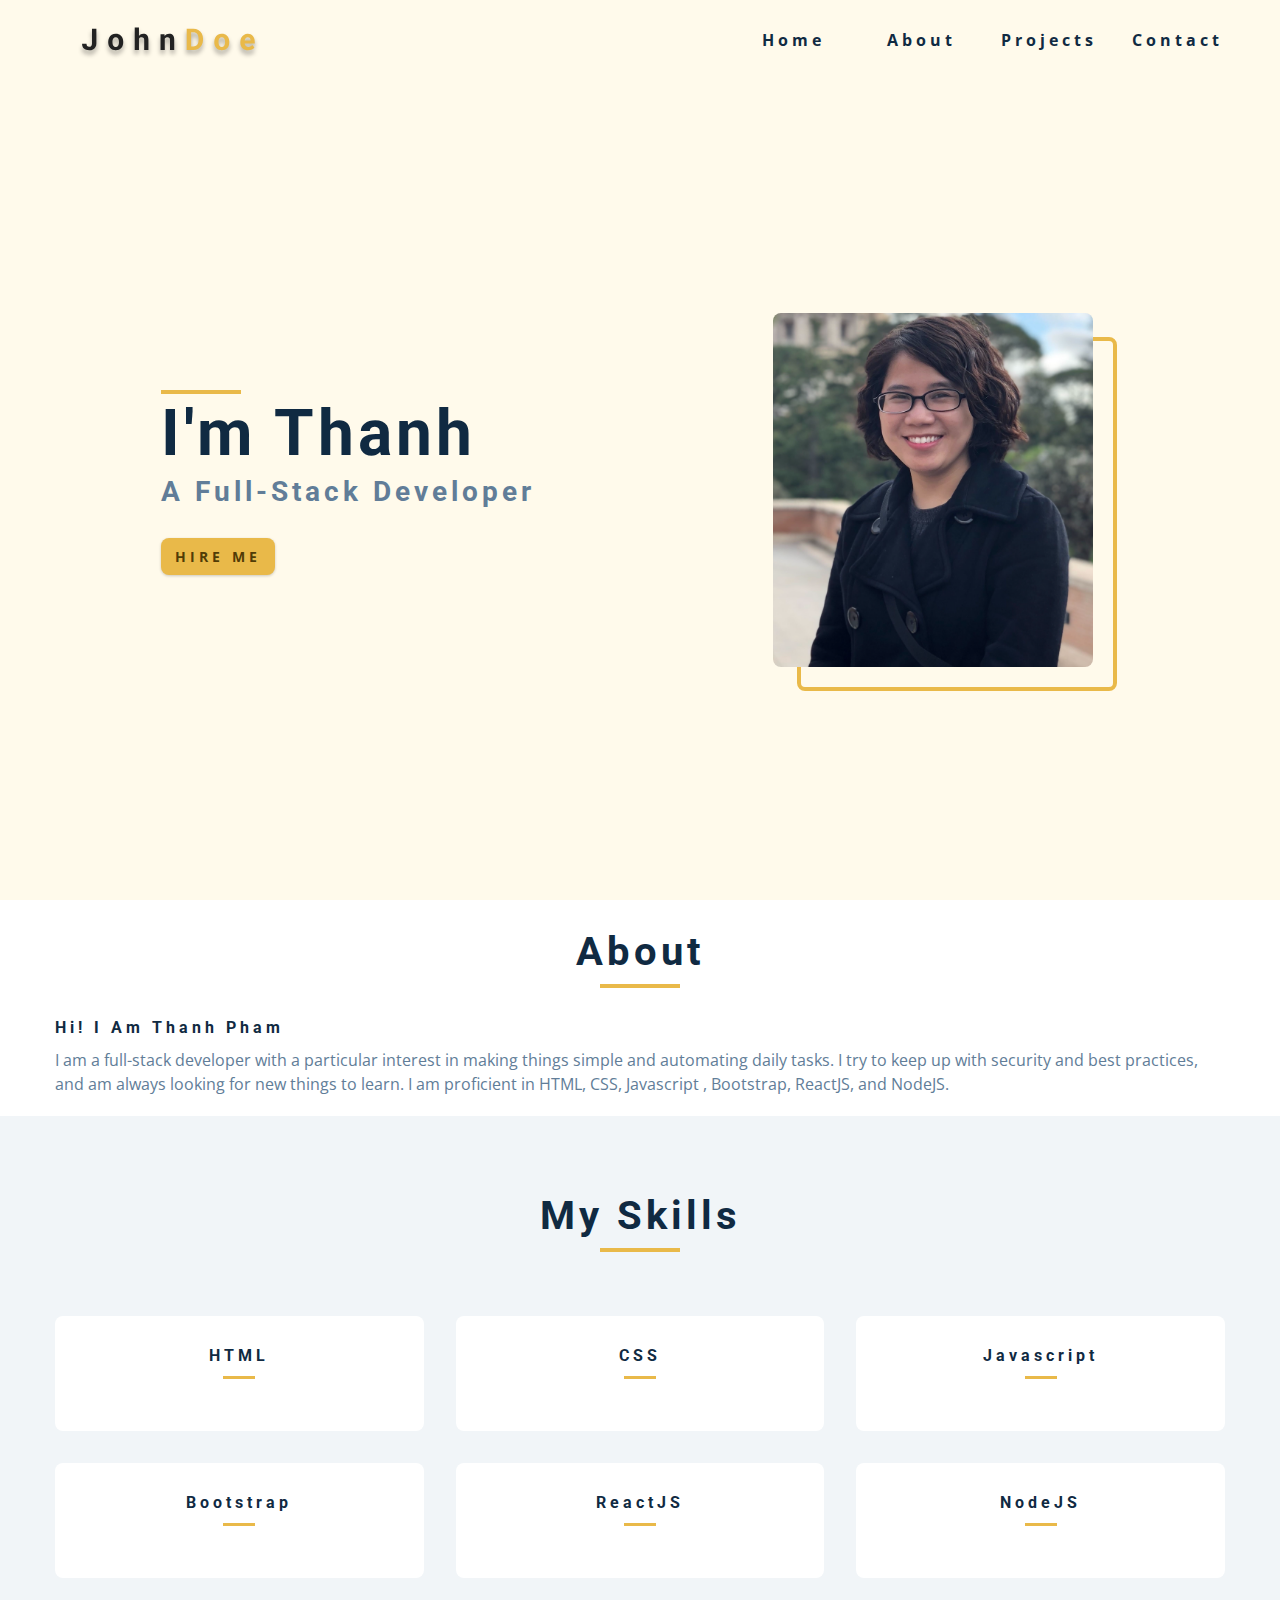
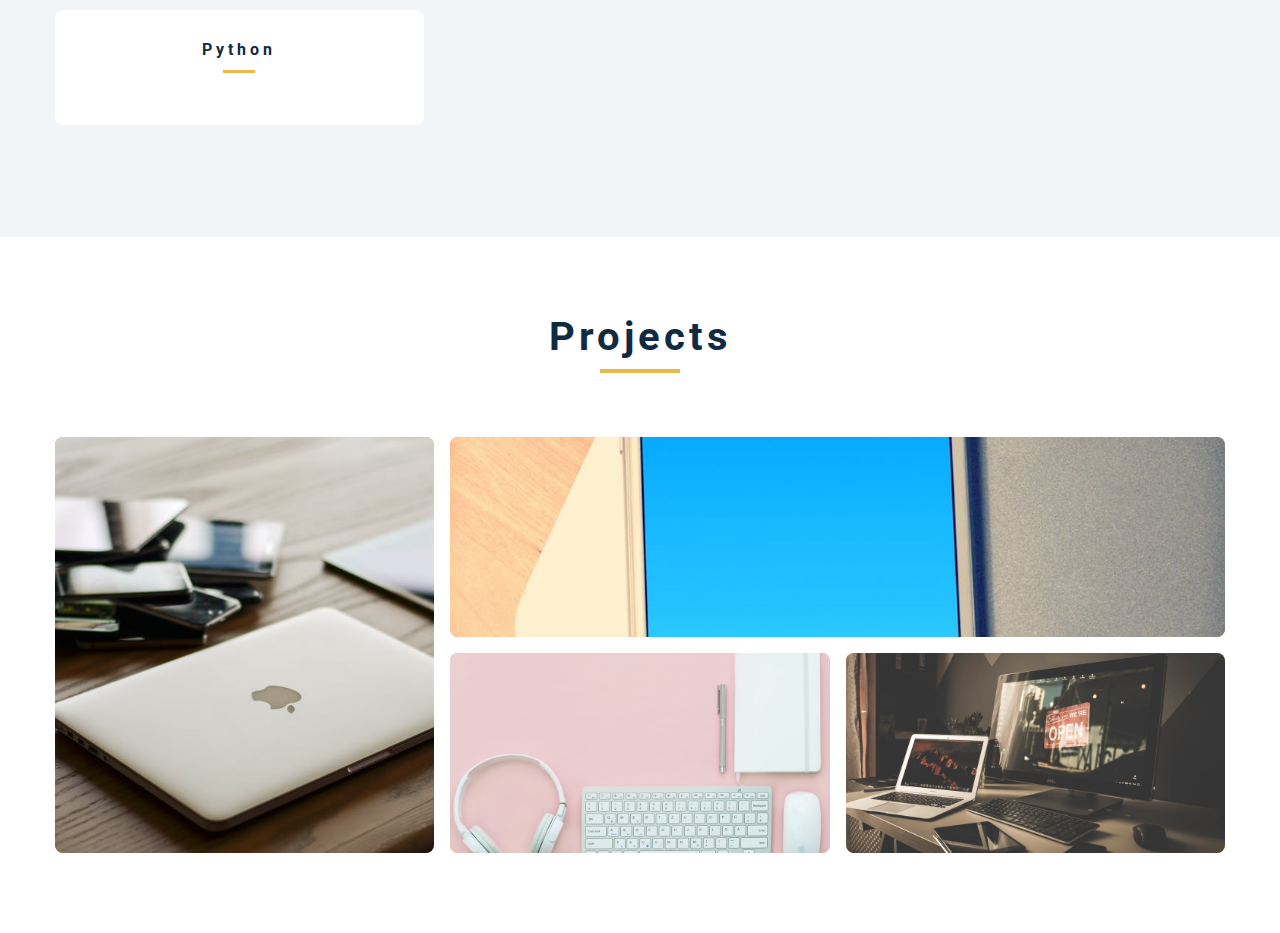
==== index.html @ f484b77a "first commit" ====
<!DOCTYPE html>
<html lang="en">
  <head>
    <meta charset="UTF-8" />
    <meta name="viewport" content="width=device-width, initial-scale=1.0" />
    <title>John Doe || Home</title>
    <!-- font-awesome -->
    <link
      rel="stylesheet"
      href="https://cdnjs.cloudflare.com/ajax/libs/font-awesome/6.2.0/css/all.min.css"
      integrity="sha512-xh6O/CkQoPOWDdYTDqeRdPCVd1SpvCA9XXcUnZS2FmJNp1coAFzvtCN9BmamE+4aHK8yyUHUSCcJHgXloTyT2A=="
      crossorigin="anonymous"
      referrerpolicy="no-referrer"
    />
    <!-- css -->
    <link rel="stylesheet" href="./css/styles.css" />
  </head>
  <body>
    <!-- navbar -->
    <nav class="nav" id="nav">
      <div class="nav-center">
        <!-- nav header -->
        <div class="nav-header">
          <img src="./images/logo.svg" class="nav-logo" alt="nav logo" />
          <button class="nav-btn" id="nav-btn">
            <i class="fas fa-bars"></i>
          </button>
        </div>
        <!-- nav-links -->
        <ul class="nav-links">
          <li>
            <a href="index.html">home</a>
          </li>
          <li>
            <a href="about.html">about</a>
          </li>
          <li>
            <a href="projects.html">projects</a>
          </li>
          <li>
            <a href="contact.html">contact</a>
          </li>
        </ul>
      </div>
    </nav>
    <!-- end of navbar -->

    <!-- sidebar -->
    <aside class="sidebar" id="sidebar">
      <div>
        <button class="close-btn" id="close-btn">
          <i class="fas fa-times"></i>
        </button>
        <!-- nav-links -->
        <ul class="sidebar-links">
          <li>
            <a href="index.html">home</a>
          </li>
          <li>
            <a href="about.html">about</a>
          </li>
          <li>
            <a href="projects.html">projects</a>
          </li>
          <li>
            <a href="contact.html">contact</a>
          </li>
        </ul>
        <!-- social icons -->
        <ul class="social-icons">
          <li>
            <a href="htttps://www.facebook.com" class="social-icon">
              <i class="fab fa-linkedin"></i>
            </a>
          </li>
          <li>
            <a href="htttps://www.facebook.com" class="social-icon">
              <i class="fab fa-github"></i>
            </a>
          </li>
        </ul>
      </div>
    </aside>
    <!-- end of sidebar -->
    <!-- header -->
    <div class="hero">
      <div class="section-center hero-center">
        <article class="hero-info">
          <div class="underline"></div>
          <h1>I'm Thanh</h1>
          <h3>A full-stack Developer</h3>
          <a href="contact.html" class="btn hero-btn">Hire me</a>
          <ul class="social-icons hero-icons">
            <li>
              <a href="htttps://www.facebook.com" class="social-icon">
                <i class="fab fa-linkedin"></i>
              </a>
            </li>
            <li>
              <a href="htttps://www.facebook.com" class="social-icon">
                <i class="fab fa-github"></i>
              </a>
            </li>
          </ul>
        </article>
        <article class="hero-img">
          <img
            src="./images/portfolio-image.png"
            class="hero-photo"
            alt="thanh pham"
          />
        </article>
      </div>
    </div>

    <!-- end of header -->
    <!-- about -->
    <section class="section-about">
      <div class="section-center about-center">
        <div class="section-title about-title">
          <h2>about</h2>
          <div class="underline"></div>
        </div>
        <h4>Hi! I am Thanh Pham</h4>
        <p>
          I am a full-stack developer with a particular interest in making
          things simple and automating daily tasks. I try to keep up with
          security and best practices, and am always looking for new things to
          learn. I am proficient in HTML, CSS, Javascript , Bootstrap, ReactJS,
          and NodeJS.
        </p>
      </div>
    </section>

    <!-- end of about -->
    <!-- my skills -->
    <section class="section bg-grey">
      <div class="section-title">
        <h2>my skills</h2>
        <div class="underline"></div>
      </div>
      <div class="skills-center section-center">
        <!-- single skill -->
        <article class="skill">
          <i class="fa-brands fa-html5"></i>
          <h4>HTML</h4>
          <div class="underline"></div>
        </article>
        <!-- end of single skill -->
        <!-- single skill -->
        <article class="skill">
          <i class="fa-brands fa-css3-alt"></i>
          <h4>CSS</h4>
          <div class="underline"></div>
        </article>
        <!-- end of single skill -->
        <!-- single skill -->
        <article class="skill">
          <i class="fa-brands fa-js"></i>
          <h4>Javascript</h4>
          <div class="underline"></div>
        </article>
        <!-- end of single skill -->
        <!-- single skill -->
        <article class="skill">
          <i class="fa-brands fa-bootstrap"></i>
          <h4>Bootstrap</h4>
          <div class="underline"></div>
        </article>
        <!-- end of single skill -->
        <!-- single skill -->
        <article class="skill">
          <i class="fa-brands fa-react"></i>
          <h4>ReactJS</h4>
          <div class="underline"></div>
        </article>
        <!-- end of single skill -->
        <!-- single skill -->
        <article class="skill">
          <i class="fa-brands fa-node"></i>
          <h4>NodeJS</h4>
          <div class="underline"></div>
        </article>
        <!-- end of single skill -->
        <!-- single skill -->
        <article class="skill">
          <i class="fa-brands fa-python"></i>
          <h4>Python</h4>
          <div class="underline"></div>
        </article>
        <!-- end of single skill -->
      </div>
    </section>
    <!-- end of skills -->
    <!-- projects -->
    <section class="section projects">
      <div class="section-title">
        <h2>projects</h2>
        <div class="underline"></div>
      </div>
      <div class="section-center projects-center">
        <!-- single project -->
        <a href="projects.html" class="project-1">
          <article class="project">
            <img
              src="./images/project-1.jpeg"
              alt="single project"
              class="project-img"
            />
            <div class="project-info">
              <h4>project title</h4>
              <p>HTML, CSS, JS, React</p>
            </div>
          </article>
        </a>
        <!-- end of single project -->
        <!-- single project -->
        <a href="projects.html" class="project-2">
          <article class="project">
            <img
              src="./images/project-2.jpeg"
              alt="single project"
              class="project-img"
            />
            <div class="project-info">
              <h4>project title</h4>
              <p>HTML, CSS, JS, React</p>
            </div>
          </article>
        </a>
        <!-- end of single project -->
        <!-- single project -->
        <a href="projects.html" class="project-3">
          <article class="project">
            <img
              src="./images/project-3.jpeg"
              alt="single project"
              class="project-img"
            />
            <div class="project-info">
              <h4>project title</h4>
              <p>HTML, CSS, JS, React</p>
            </div>
          </article>
        </a>
        <!-- end of single project -->
        <!-- single project -->
        <a href="projects.html" class="project-4">
          <article class="project">
            <img
              src="./images/project-4.jpeg"
              alt="single project"
              class="project-img"
            />
            <div class="project-info">
              <h4>project title</h4>
              <p>HTML, CSS, JS, React</p>
            </div>
          </article>
        </a>
        <!-- end of single project -->
      </div>
    </section>

    <!-- end of projects -->
    <!-- connect -->

    <!-- end of connect -->
    <!-- skills -->

    <!-- end of skills -->
    <!-- timeline -->

    <!--end of  timeline -->
    <!-- blog -->

    <!--end of  blog -->
    <!-- footer -->

    <script src="./js/app.js"></script>
  </body>
</html>
---- css/styles.css ----
/*
=============== 
Fonts
===============
*/
@import url('https://fonts.googleapis.com/css?family=Open+Sans|Roboto:400,700&display=swap');

/*
=============== 
Variables
===============
*/

:root {
  /* dark shades of primary color*/
  --clr-primary-1: hsl(43, 86%, 17%);
  --clr-primary-2: hsl(43, 77%, 27%);
  --clr-primary-3: hsl(43, 72%, 37%);
  --clr-primary-4: hsl(42, 63%, 48%);
  /* primary/main color */
  --clr-primary-5: hsl(42, 78%, 60%);
  /* lighter shades of primary color */
  --clr-primary-6: hsl(43, 89%, 70%);
  --clr-primary-7: hsl(43, 90%, 76%);
  --clr-primary-8: hsl(45, 86%, 81%);
  --clr-primary-9: hsl(45, 90%, 88%);
  --clr-primary-10: hsl(45, 100%, 96%);
  /* darkest grey - used for headings */
  --clr-grey-1: hsl(209, 61%, 16%);
  --clr-grey-2: hsl(211, 39%, 23%);
  --clr-grey-3: hsl(209, 34%, 30%);
  --clr-grey-4: hsl(209, 28%, 39%);
  /* grey used for paragraphs */
  --clr-grey-5: hsl(210, 22%, 49%);
  --clr-grey-6: hsl(209, 23%, 60%);
  --clr-grey-7: hsl(211, 27%, 70%);
  --clr-grey-8: hsl(210, 31%, 80%);
  --clr-grey-9: hsl(212, 33%, 89%);
  --clr-grey-10: hsl(210, 36%, 96%);
  --clr-white: #fff;
  --ff-primary: 'Roboto', sans-serif;
  --ff-secondary: 'Open Sans', sans-serif;
  --transition: all 0.3s linear;
  --spacing: 0.25rem;
  --radius: 0.5rem;
  --light-shadow: 0 5px 15px rgba(0, 0, 0, 0.1);
  --dark-shadow: 0 5px 15px rgba(0, 0, 0, 0.2);
  --max-width: 1170px;
}
/*
=============== 
Global Styles
===============
*/

*,
::after,
::before {
  margin: 0;
  padding: 0;
  box-sizing: border-box;
}
body {
  font-family: var(--ff-secondary);
  background: var(--clr-white);
  color: var(--clr-grey-1);
  line-height: 1.5;
  font-size: 0.875rem;
}
ul {
  list-style-type: none;
}
a {
  text-decoration: none;
}
img:not(.nav-logo) {
  width: 100%;
  display: block;
}

h1,
h2,
h3,
h4 {
  letter-spacing: var(--spacing);
  text-transform: capitalize;
  line-height: 1.25;
  margin-bottom: 0.75rem;
  font-family: var(--ff-primary);
}
h1 {
  font-size: 3rem;
}
h2 {
  font-size: 2rem;
}
h3 {
  font-size: 1.25rem;
}
h4 {
  font-size: 0.875rem;
}
p {
  margin-bottom: 1.25rem;
  color: var(--clr-grey-5);
}
@media screen and (min-width: 800px) {
  h1 {
    font-size: 4rem;
  }
  h2 {
    font-size: 2.5rem;
  }
  h3 {
    font-size: 1.75rem;
  }
  h4 {
    font-size: 1rem;
  }
  body {
    font-size: 1rem;
  }
  h1,
  h2,
  h3,
  h4 {
    line-height: 1;
  }
}
/*  global classes */

.btn {
  text-transform: uppercase;
  background: var(--clr-primary-5);
  color: var(--clr-primary-1);
  padding: 0.375rem 0.75rem;
  letter-spacing: var(--spacing);
  display: inline-block;
  font-weight: 700;
  -webkit-transition: var(--transition);
  transition: var(--transition);
  font-size: 0.875rem;
  border: 2px solid transparent;
  cursor: pointer;
  box-shadow: 0 1px 3px rgba(0, 0, 0, 0.2);
  border-radius: var(--radius);
}
.btn:hover {
  color: var(--clr-primary-1);
  background: var(--clr-primary-7);
}
/* section */
.section {
  padding: 5rem 0;
}

.section-center {
  width: 90vw;
  max-width: 1170px;
  margin: 0 auto;
}
@media screen and (min-width: 992px) {
  .section-center {
    width: 95vw;
  }
}
/* added during recording */
.underline {
  width: 5rem;
  height: 0.25rem;
  margin-bottom: 1.25rem;
  background: var(--clr-primary-5);
  margin-left: auto;
  margin-right: auto;
}

.section-title {
  text-align: center;
  margin-bottom: 4rem;
}

.bg-grey {
  background-color: var(--clr-grey-10);
}
/*
=============== 
Navbar
===============
*/
.nav-links {
  display: none;
}

.nav {
  height: 5rem;
  padding: 1rem;
  display: grid;
  /* make nav-center align centered */
  align-items: center;
  transition: var(--transition);
}

.nav-center {
  width: 100%;
  max-width: 1170px;
  margin: 0 auto;
}

.nav-header {
  display: grid;
  grid-template-columns: auto 1fr;
  align-items: center;
  /* display: flex;
  justify-content: space-between; */
}

.nav-btn {
  background-color: transparent;
  border-color: transparent;
  color: var(--clr-primary-5);
  font-size: 2rem;
  cursor: pointer;
  justify-self: end;
}

@media (min-width: 768px) {
  .nav {
    background: var(--clr-primary-10);
  }

  .nav-btn {
    display: none;
  }

  .nav-links {
    display: grid;
    grid-template-columns: repeat(4, 1fr);
    justify-items: center;
    column-gap: 2rem;
    justify-self: end;
  }

  .nav-links a {
    text-transform: capitalize;
    color: var(--clr-grey-1);
    font-weight: bold;
    letter-spacing: var(--spacing);
    transition: var(--transition);
  }

  .nav-links a:hover {
    color: var(--clr-primary-5);
  }

  .nav-center {
    display: grid;
    grid-template-columns: auto 1fr;
    align-items: center;
    /* display: flex;
    justify-content: space-between; */
  }
}
/* fixed navbar */
.navbar-fixed {
  position: fixed;
  top: 0;
  left: 0;
  width: 100%;
  background: var(--clr-white);
  z-index: 2;
  box-shadow: var(--light-shadow);
}

/*
=============== 
Sidebar
===============
*/
.sidebar {
  /* relative to the viewport */
  position: fixed;
  top: 0;
  left: 0;
  /* take up all the screen */
  width: 100%;
  height: 100%;
  background: var(--clr-grey-10);
  z-index: 5;
  display: grid;
  /* align-items: center; */
  /* justify-items: center; */
  place-items: center;
  transition: var(--transition);
  /* add later */
  transform: translateX(-100%);
}

.show-sidebar {
  transform: translateX(0);
}

.sidebar-links {
  text-align: center;
}

.sidebar-links a {
  font-size: 2rem;
  color: var(--clr-grey-5);
  letter-spacing: var(--spacing);
  display: inline-block;
  margin-bottom: 1.5rem;
}

.sidebar-links a:hover {
  color: var(--clr-primary-5);
}

.social-icons {
  display: grid;
  grid-template-columns: repeat(2, 1fr);
  width: 5rem;
  justify-items: center;
  margin: 0 auto;
  margin-top: 1rem;

  /* display: flex;
  justify-content: center;
  gap: 1rem; */
}

.social-icon {
  font-size: 1.5rem;
  color: var(--clr-grey-1);
  transition: var(--transition);
}

.social-icon:hover {
  color: var(--clr-primary-5);
}

.close-btn {
  /* relative to the sidebar (sidebar has position of fixed
  The parent, in addition to relative, can also have absolute, fixed, and sticky too for absolute positioning of child to work. */
  position: absolute;
  top: 1rem;
  right: 1rem;
  font-size: 3rem;
  background: transparent;
  border: transparent;
  transition: var(--transition);
  color: #bb2525;
}

.close-btn:hover {
  color: #e66b6b;
}

/*
=============== 
Hero
===============
*/
.hero {
}

/* underline added to globals */
.hero .underline {
  margin-bottom: 0.5rem;
  margin-left: 0;
}

.hero-img {
  position: relative;
}

.hero {
  background: var(--clr-primary-10);
}

.hero-center {
  /* subtract the navbar's height */
  min-height: calc(100vh - 5rem);
  display: grid;
  place-items: center;
}

.hero-info h3 {
  color: var(--clr-grey-5);
}

.hero-icons {
  margin-left: 0;
  justify-items: start;
}

.hero-btn {
  margin-top: 1.25rem;
}

.hero-photo {
  max-width: 20rem;
  max-height: 25rem;
  object-fit: fit;
  border-radius: var(--radius);
  position: relative;
}

/* tried z-index but it didn't work */
/* Z-Index does not work without a defined position or Position: Static
 */
.hero-img::before {
  content: '';
  position: absolute;
  width: 100%;
  height: 100%;
  border: 0.25rem solid var(--clr-primary-5);
  top: 1.5rem;
  right: -1.5rem;
  border-radius: var(--radius);
}

@media (min-width: 992px) {
  .hero-center {
    display: grid;
    grid-template-columns: 1fr 1fr;
  }
}

/*
=============== 
About
===============
*/
/* section title added to globals */
.about-title {
  /* text-align: left; */
  margin: 2rem 0 2rem 0;
}
/* 
.about-title .underline {
  margin-left: 0;
} */

/*
=============== 
Services/Skills
===============
*/
/* small screen layout setup */
/* bg-grey in globals */
.skill {
  background-color: var(--clr-white);
  padding: 2rem 1rem;
  margin-bottom: 2rem;
  border-radius: var(--radius);
  text-align: center;
  transition: var(--transition);
}

.fa-brands {
  font-size: 2rem;
  margin-bottom: 1.5rem;
}

.skill .underline {
  width: 2rem;
  height: 3px;
  transition: var(--transition);
}

.skill p {
  transition: var(--transition);
}

.skill:hover {
  background-color: var(--clr-primary-5);
  color: var(--clr-white);
}

.skill:hover p {
  color: var(--clr-white);
}

.skill:hover .underline {
  background-color: var(--clr-white);
}

@media (min-width: 676px) {
  .skills-center {
    display: grid;
    grid-template-columns: 1fr 1fr;
    column-gap: 2rem;
  }
}

@media (min-width: 992px) {
  .skills-center {
    display: grid;
    grid-template-columns: repeat(3, 1fr);
    column-gap: 2rem;
  }
}
/*
=============== 
Projects
===============
*/
.project {
  position: relative;
  background-color: var(--clr-primary-5);
  border-radius: var(--radius);
  margin-bottom: 2rem;
}

.project-info {
  text-align: center;
  color: var(--clr-white);
  position: absolute;
  top: 50%;
  left: 50%;
  transform: translate(-50%, -50%);
  transition: var(--transition);
  opacity: 0;
}

.project-info p {
  text-transform: capitalize;
  color: var(--clr-white);
}

.project:hover .project-info {
  opacity: 1;
}

.project-img {
  transition: var(--transition);
  border-radius: var(--radius);
  height: 15rem;
  object-fit: cover;
}

.project:hover .project-img {
  opacity: 0.1;
}

.project::after {
  content: '';
  position: absolute;
  top: 0;
  left: 0;
  width: 100%;
  height: 100%;
  border: 0.25rem solid var(--clr-white);
  border-radius: var(--radius);
  transition: var(--transition);
  opacity: 0;
}

.project:hover::after {
  opacity: 1;
  transform: scale(0.8);
}

@media (min-width: 676px) {
  .projects-center {
    display: grid;
    grid-template-columns: 1fr 1fr;
    column-gap: 2rem;
  }
}

@media (min-width: 972px) {
  .projects-center {
    grid-template-columns: repeat(3, 1fr);
  }
}

@media (min-width: 1170px) {
  .projects-center {
    grid-template-rows: 200px 200px;
    gap: 1rem;
    grid-template-areas:
      'a b b'
      'a c d';
  }
  .project,
  .project-img {
    height: 100%;
  }

  .project-1 {
    grid-area: a;
  }

  .project-2 {
    grid-area: b;
  }

  .project-3 {
    grid-area: c;
  }

  .project-4 {
    grid-area: d;
  }
}

/*
=============== 
Connect
===============
*/

/*
=============== 
Skills
===============
*/
/*
=============== 
Timeline
===============
*/

/*
=============== 
Blog
===============
*/

/*
=============== 
Footer
===============
*/
/*
=============== 
Single Page
===============
*/

/*
=============== 
Products Page
===============
*/
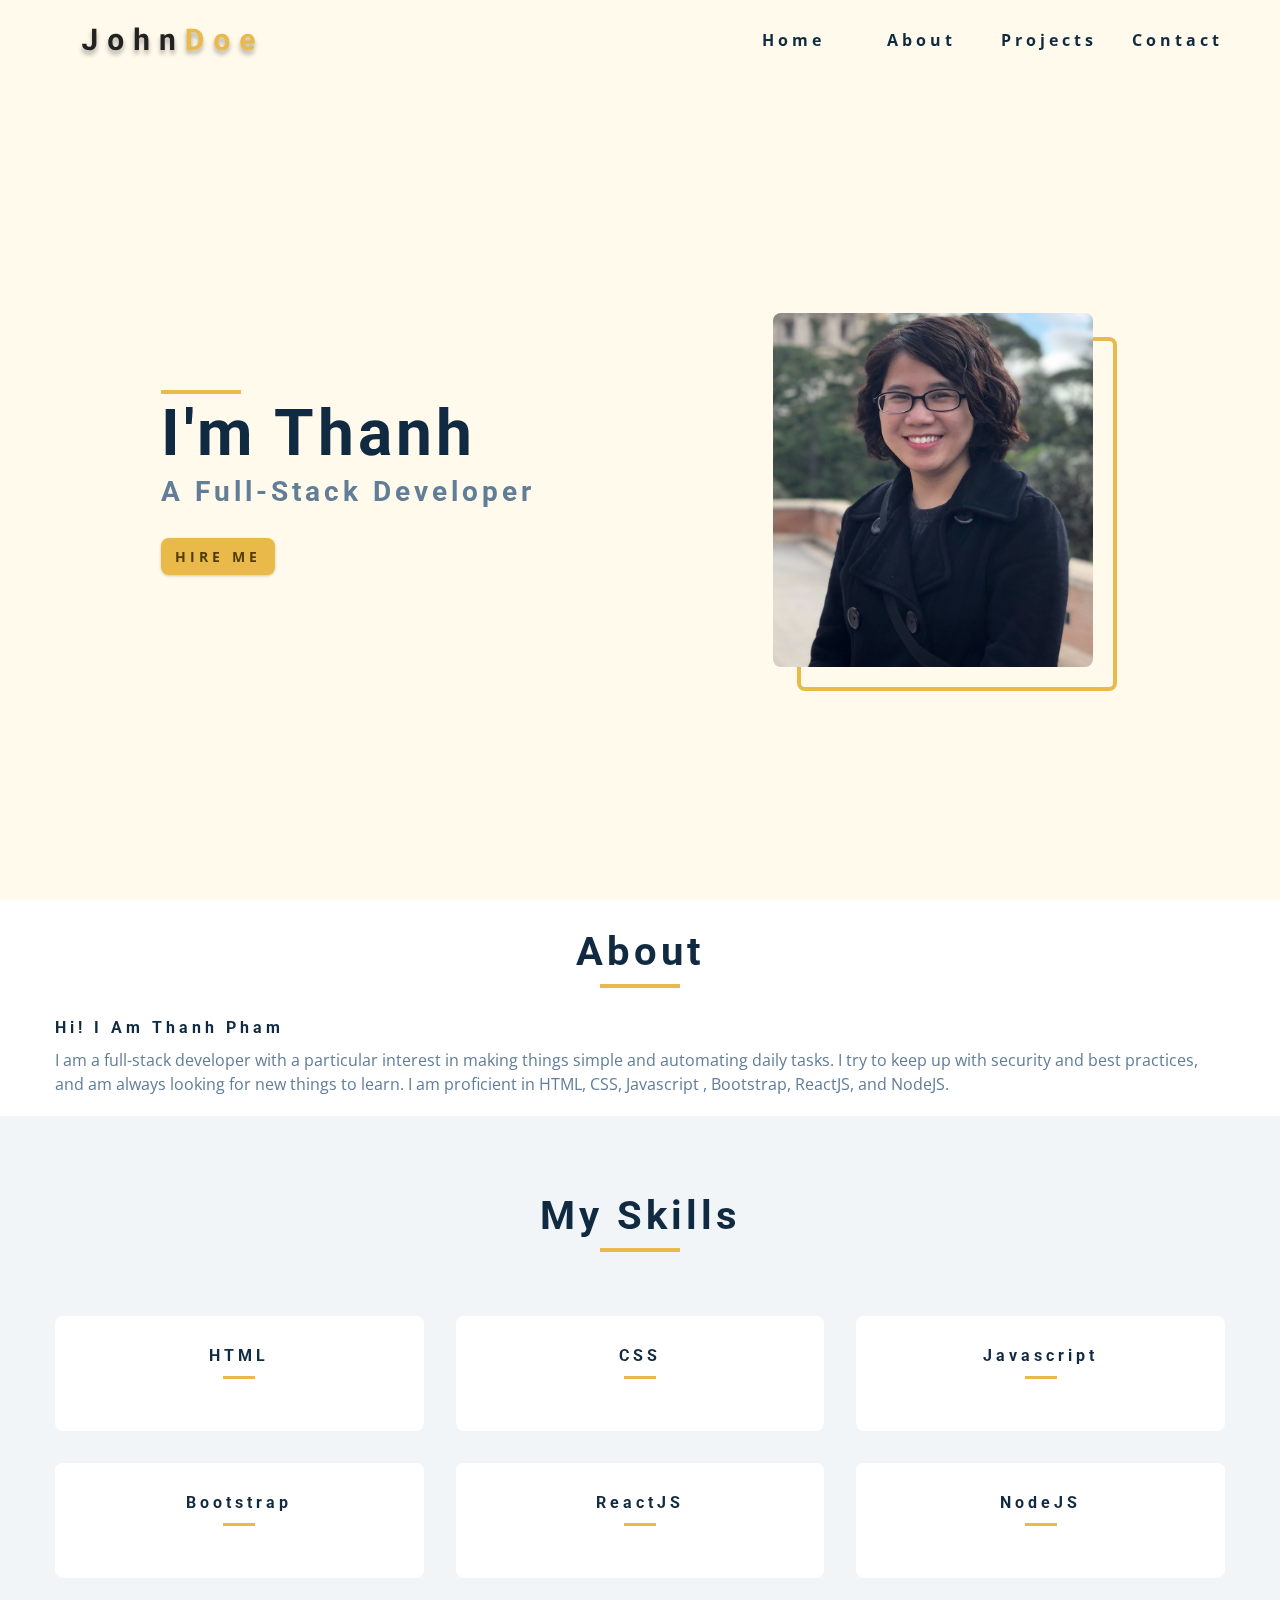
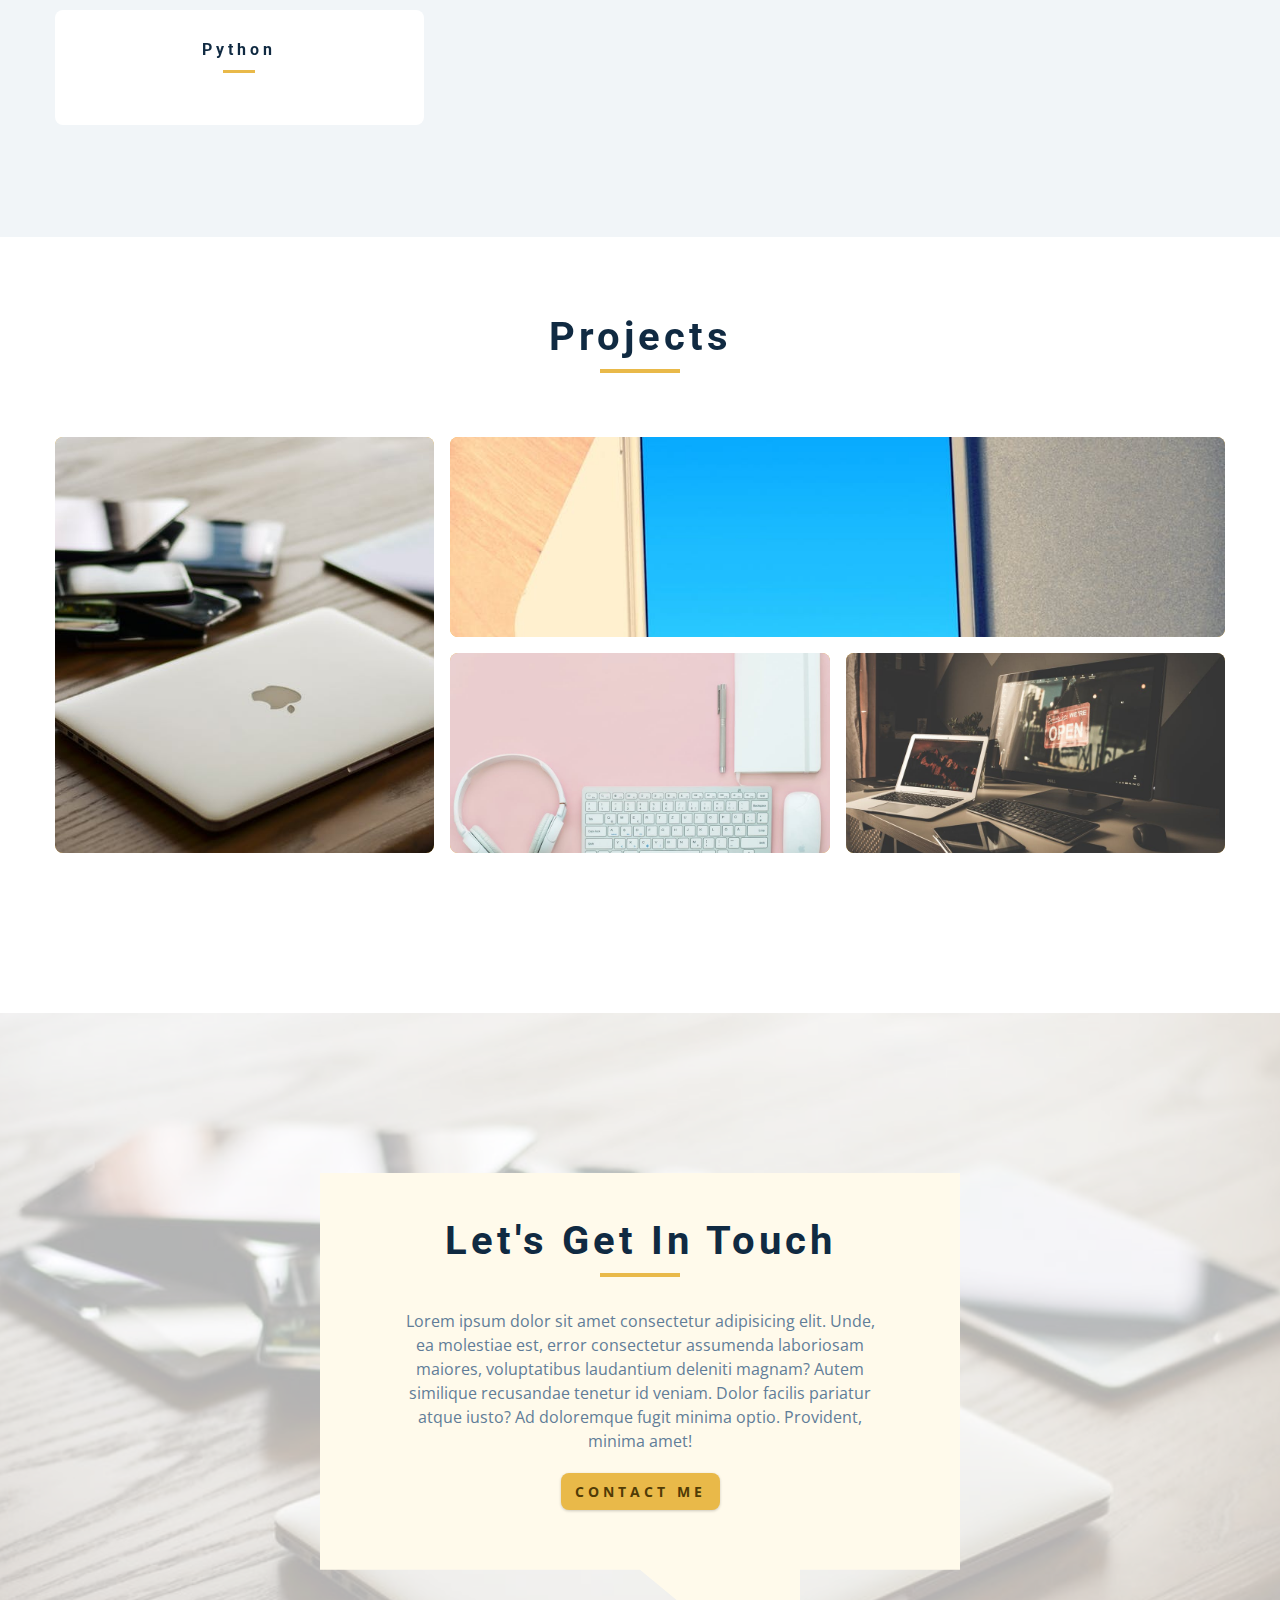
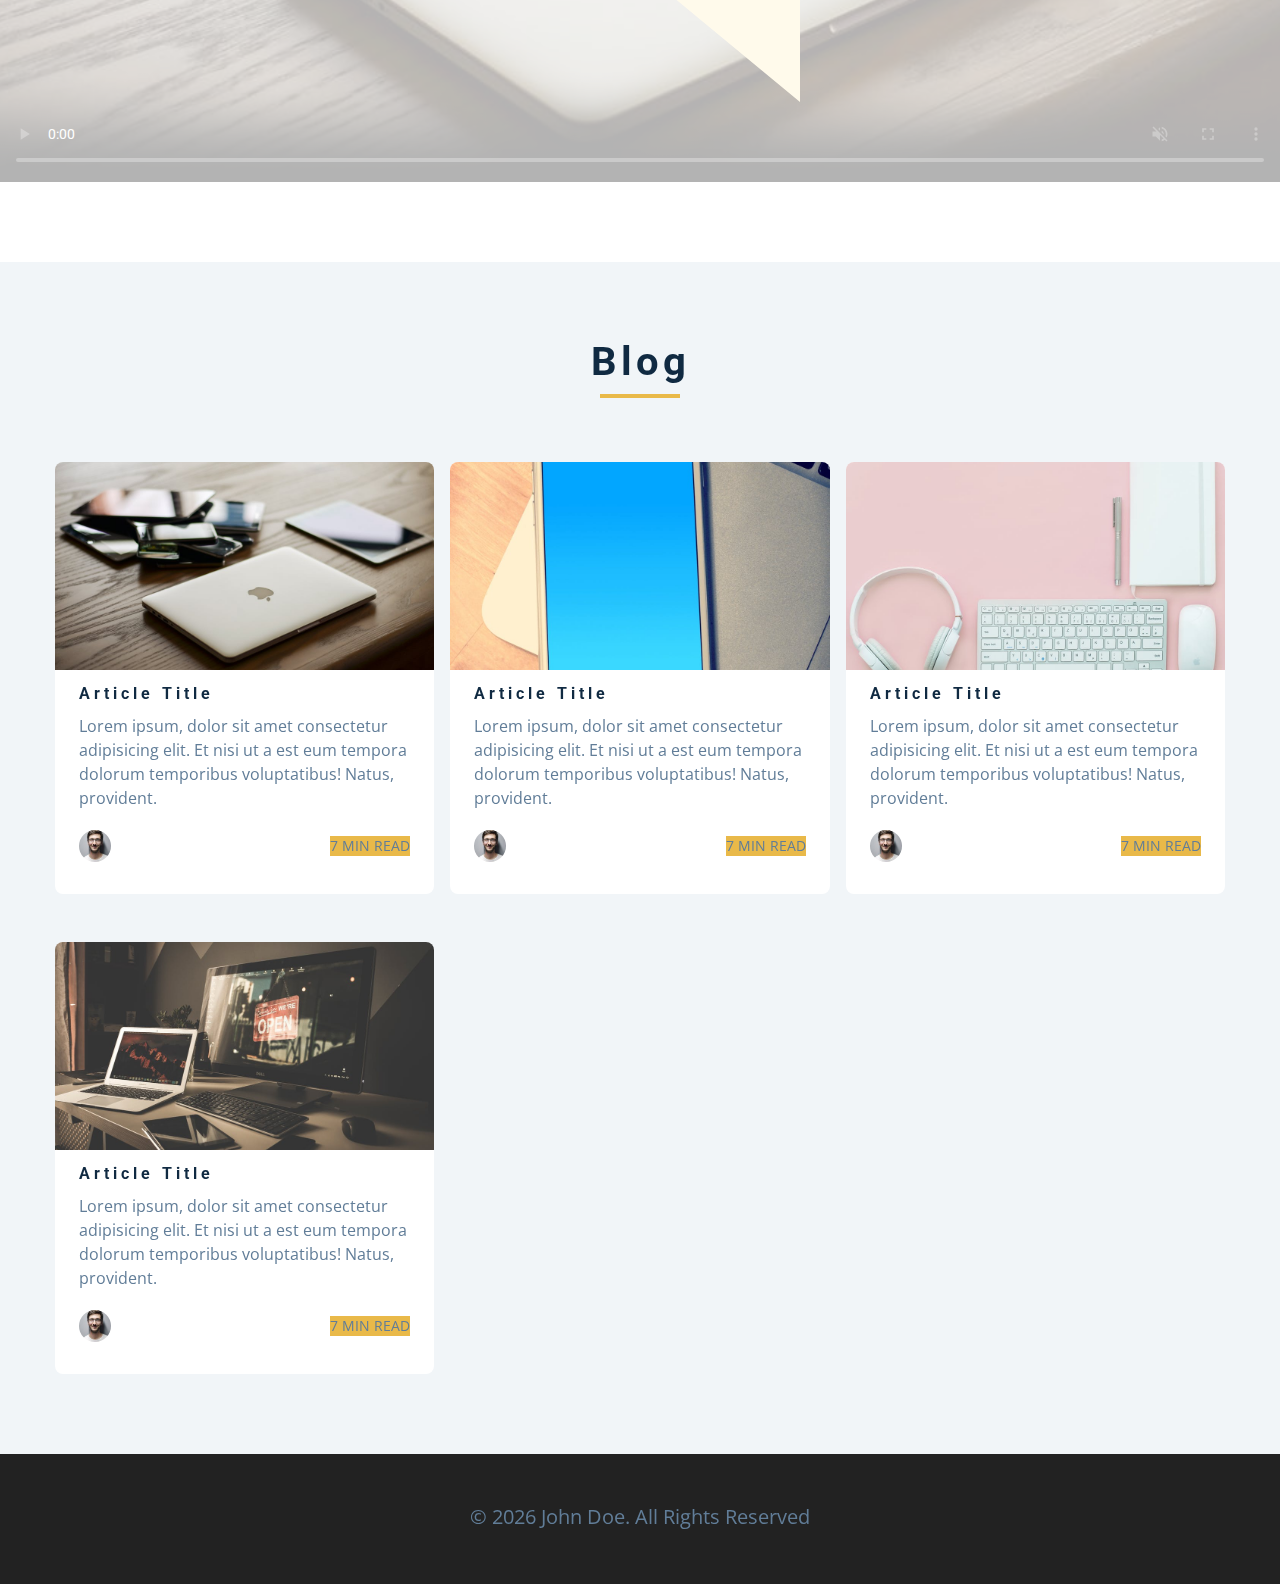
==== commit 4ab55d91: "done" ====
--- a/index.html
+++ b/index.html
@@ -261,10 +261,36 @@
         <!-- end of single project -->
       </div>
     </section>
-
     <!-- end of projects -->
     <!-- connect -->
-
+    <section class="connect">
+      <!-- poster attribute: when video is loading, the image selected will display -->
+      <video
+        controls
+        autoplay
+        muted
+        loop
+        class="video-container"
+        poster="./images/project-1.jpeg"
+      >
+        <source src="./videos/connect.mp4" type="video/mp4" />
+        Sorry, your browser does not support embedded videos.
+      </video>
+      <div class="video-banner">
+        <div class="section-title">
+          <h2>let's get in touch</h2>
+          <div class="underline"></div>
+        </div>
+        <p class="video-text">
+          Lorem ipsum dolor sit amet consectetur adipisicing elit. Unde, ea
+          molestiae est, error consectetur assumenda laboriosam maiores,
+          voluptatibus laudantium deleniti magnam? Autem similique recusandae
+          tenetur id veniam. Dolor facilis pariatur atque iusto? Ad doloremque
+          fugit minima optio. Provident, minima amet!
+        </p>
+        <a href="contact.html" class="btn">contact me</a>
+      </div>
+    </section>
     <!-- end of connect -->
     <!-- skills -->
 
@@ -273,9 +299,127 @@
 
     <!--end of  timeline -->
     <!-- blog -->
-
+    <section class="section blog">
+      <div class="section-title">
+        <h2>blog</h2>
+        <div class="underline"></div>
+      </div>
+      <div class="section-center blog-center">
+        <!-- single article -->
+        <div class="card">
+          <!-- front of the card -->
+          <div class="card-side card-front">
+            <img src="./images/project-1.jpeg" alt="" />
+            <div class="card-info">
+              <h4>article title</h4>
+              <p>
+                Lorem ipsum, dolor sit amet consectetur adipisicing elit. Et
+                nisi ut a est eum tempora dolorum temporibus voluptatibus!
+                Natus, provident.
+              </p>
+              <div class="card-footer">
+                <img src="./images/hero-img-small.jpeg" alt="author image" />
+                <p>7 min read</p>
+              </div>
+            </div>
+          </div>
+          <!-- card back  -->
+          <div class="card-side card-back">
+            <button class="btn">read more</button>
+          </div>
+        </div>
+        <!-- end of single article -->
+        <!-- single article -->
+        <div class="card">
+          <!-- front of the card -->
+          <div class="card-side card-front">
+            <img src="./images/project-2.jpeg" alt="" />
+            <div class="card-info">
+              <h4>article title</h4>
+              <p>
+                Lorem ipsum, dolor sit amet consectetur adipisicing elit. Et
+                nisi ut a est eum tempora dolorum temporibus voluptatibus!
+                Natus, provident.
+              </p>
+              <div class="card-footer">
+                <img src="./images/hero-img-small.jpeg" alt="author image" />
+                <p>7 min read</p>
+              </div>
+            </div>
+          </div>
+          <!-- card back  -->
+          <div class="card-side card-back">
+            <button class="btn">read more</button>
+          </div>
+        </div>
+        <!-- end of single article -->
+        <!-- single article -->
+        <div class="card">
+          <!-- front of the card -->
+          <div class="card-side card-front">
+            <img src="./images/project-3.jpeg" alt="" />
+            <div class="card-info">
+              <h4>article title</h4>
+              <p>
+                Lorem ipsum, dolor sit amet consectetur adipisicing elit. Et
+                nisi ut a est eum tempora dolorum temporibus voluptatibus!
+                Natus, provident.
+              </p>
+              <div class="card-footer">
+                <img src="./images/hero-img-small.jpeg" alt="author image" />
+                <p>7 min read</p>
+              </div>
+            </div>
+          </div>
+          <!-- card back  -->
+          <div class="card-side card-back">
+            <button class="btn">read more</button>
+          </div>
+        </div>
+        <!-- end of single article -->
+        <!-- single article -->
+        <div class="card">
+          <!-- front of the card -->
+          <div class="card-side card-front">
+            <img src="./images/project-4.jpeg" alt="" />
+            <div class="card-info">
+              <h4>article title</h4>
+              <p>
+                Lorem ipsum, dolor sit amet consectetur adipisicing elit. Et
+                nisi ut a est eum tempora dolorum temporibus voluptatibus!
+                Natus, provident.
+              </p>
+              <div class="card-footer">
+                <img src="./images/hero-img-small.jpeg" alt="author image" />
+                <p>7 min read</p>
+              </div>
+            </div>
+          </div>
+          <!-- card back  -->
+          <div class="card-side card-back">
+            <button class="btn">read more</button>
+          </div>
+        </div>
+        <!-- end of single article -->
+      </div>
+    </section>
     <!--end of  blog -->
     <!-- footer -->
+    <footer class="footer">
+      <ul class="social-icons">
+        <li>
+          <a href="htttps://www.facebook.com" class="social-icon">
+            <i class="fab fa-linkedin"></i>
+          </a>
+        </li>
+        <li>
+          <a href="htttps://www.facebook.com" class="social-icon">
+            <i class="fab fa-github"></i>
+          </a>
+        </li>
+      </ul>
+      <p>&copy; <span id="date">d</span> john doe. all rights reserved</p>
+    </footer>
 
     <script src="./js/app.js"></script>
   </body>
--- a/css/styles.css
+++ b/css/styles.css
@@ -25,6 +25,7 @@
   --clr-primary-8: hsl(45, 86%, 81%);
   --clr-primary-9: hsl(45, 90%, 88%);
   --clr-primary-10: hsl(45, 100%, 96%);
+  /* --clr-primary-10: #339fcd; */
   /* darkest grey - used for headings */
   --clr-grey-1: hsl(209, 61%, 16%);
   --clr-grey-2: hsl(211, 39%, 23%);
@@ -137,7 +138,6 @@
   letter-spacing: var(--spacing);
   display: inline-block;
   font-weight: 700;
-  -webkit-transition: var(--transition);
   transition: var(--transition);
   font-size: 0.875rem;
   border: 2px solid transparent;
@@ -236,6 +236,7 @@
     display: grid;
     grid-template-columns: repeat(4, 1fr);
     justify-items: center;
+    -moz-column-gap: 2rem;
     column-gap: 2rem;
     justify-self: end;
   }
@@ -400,6 +401,7 @@
 .hero-photo {
   max-width: 20rem;
   max-height: 25rem;
+  -o-object-fit: fit;
   object-fit: fit;
   border-radius: var(--radius);
   position: relative;
@@ -489,6 +491,7 @@
   .skills-center {
     display: grid;
     grid-template-columns: 1fr 1fr;
+    -moz-column-gap: 2rem;
     column-gap: 2rem;
   }
 }
@@ -497,6 +500,7 @@
   .skills-center {
     display: grid;
     grid-template-columns: repeat(3, 1fr);
+    -moz-column-gap: 2rem;
     column-gap: 2rem;
   }
 }
@@ -536,6 +540,7 @@
   transition: var(--transition);
   border-radius: var(--radius);
   height: 15rem;
+  -o-object-fit: cover;
   object-fit: cover;
 }
 
@@ -565,6 +570,7 @@
   .projects-center {
     display: grid;
     grid-template-columns: 1fr 1fr;
+    -moz-column-gap: 2rem;
     column-gap: 2rem;
   }
 }
@@ -610,6 +616,76 @@
 Connect
 ===============
 */
+.connect {
+  min-height: 40vh;
+  position: relative;
+  padding: 10rem 0 5rem 0;
+  margin: 5rem 0;
+  display: grid;
+  place-items: center;
+}
+
+.video-container {
+  position: absolute;
+  top: 0;
+  left: 0;
+  width: 100%;
+  height: 100%;
+  /* make the video cover the entire its container/section */
+  -o-object-fit: cover;
+  object-fit: cover;
+  z-index: -2;
+}
+
+/* setting the overlay here will not allow users to use controls */
+/* this is after the content which means it's after our video banner  */
+.connect::after {
+  content: '';
+  position: absolute;
+  top: 0;
+  left: 0;
+  width: 100%;
+  height: 100%;
+  background-color: var(--clr-white);
+  opacity: 0.7;
+  /* background-color: rgba(255, 255, 255, 0.7); */
+  z-index: -1;
+}
+
+.video-banner .section-title {
+  margin-bottom: 2rem;
+}
+
+.video-text {
+  max-width: 30rem;
+}
+
+.video-banner {
+  /* setting position to relative can make the content of the banner display but it still has the connect::after element on top of it */
+  /* position: relative; */
+  /* => setting z-index on other elements to fix this */
+  background-color: var(--clr-primary-10);
+  padding: 3rem 5rem 12rem 5rem;
+  text-align: center;
+  -webkit-clip-path: polygon(
+    0% 0%,
+    100% 0,
+    100% 75%,
+    75% 75%,
+    75% 100%,
+    50% 75%,
+    0% 75%
+  );
+  clip-path: polygon(
+    0% 0%,
+    100% 0,
+    100% 75%,
+    75% 75%,
+    75% 100%,
+    50% 75%,
+    0% 75%
+  );
+}
 
 /*
 =============== 
@@ -627,20 +703,214 @@
 Blog
 ===============
 */
+.blog {
+  background-color: var(--clr-grey-10);
+}
+
+.card {
+  height: 27rem;
+  position: relative;
+  /* give 3d effect to an element. The higher the value-> the */
+  perspective: 1500px;
+}
+
+.card-side {
+  position: absolute;
+  -webkit-backface-visibility: hidden;
+  backface-visibility: hidden;
+  top: 0;
+  left: 0;
+  width: 100%;
+  height: 100%;
+  transition: all 2s linear;
+  border-radius: var(--radius);
+  -webkit-transform: translate3d(0, 0, 0);
+  visibility: visible;
+}
+
+.card-front {
+  background: var(--clr-white);
+}
+
+.card-back {
+  background-color: var(--clr-primary-10);
+  transform: rotateY(180deg);
+  display: grid;
+  place-items: center;
+}
+
+/* when being hovered, card-front will flip backwards from right to left then hide itself */
+.card:hover .card-front {
+  transform: rotateY(-180deg);
+}
+
+/* when being hovered, the card-back will go back to its normal state which mean it faces toward the user */
+.card:hover .card-back {
+  transform: rotateY(0);
+}
+
+.card-front img {
+  height: 13rem;
+  -o-object-fit: cover;
+  object-fit: cover;
+  border-top-left-radius: var(--radius);
+  border-top-right-radius: var(--radius);
+}
+
+.card-info {
+  padding: 1rem 1.5rem;
+}
+
+.card-footer img {
+  width: 2rem;
+  height: 2rem;
+  -o-object-fit: cover;
+  object-fit: cover;
+  border-radius: 50%;
+}
+
+.card-footer {
+  display: grid;
+  grid-template-columns: auto 1fr;
+  align-items: center;
+}
+
+.card-footer p {
+  margin-bottom: 0;
+  text-transform: uppercase;
+  justify-self: end;
+  background-color: var(--clr-primary-5);
+  font-size: 0.85rem;
+}
+
+.blog-center {
+  display: grid;
+  /* set min and max for width of each column */
+  grid-template-columns: repeat(auto-fill, minmax(330px, 1fr));
+  gap: 3rem 1rem;
+}
 
 /*
 =============== 
 Footer
 ===============
 */
+.footer {
+  padding-bottom: 2rem;
+  background-color: #222;
+  display: grid;
+  place-items: center;
+}
+
+.footer .social-icons {
+  margin-bottom: 2rem;
+}
+
+.footer .social-icon {
+  color: var(--clr-primary-10);
+}
+
+.footer p {
+  font-size: 1.25rem;
+  text-transform: capitalize;
+}
+
 /*
 =============== 
 Single Page
 ===============
 */
-
-/*
-=============== 
-Products Page
-===============
-*/
+.single-page {
+  background: var(--clr-primary-10);
+  /* 166px is the height of the footer -> check dev tools */
+  min-height: calc(100vh - 5rem - 166px);
+}
+
+.page-info {
+  max-width: 700px;
+}
+
+.page-info a {
+  color: var(--clr-primary-5);
+  transition: var(--transition);
+}
+
+.page-info a:hover {
+  color: var(--clr-primary-1);
+}
+
+/*
+=============== 
+Projects Page
+===============
+*/
+.projects-hero {
+  height: 40vh;
+  background-color: var(--clr-primary-10);
+  display: grid;
+  place-items: center;
+}
+
+.projects-hero .section-title {
+  margin-bottom: 0;
+}
+
+.single-project {
+  background-color: var(--clr-grey-10);
+  border-radius: var(--radius);
+}
+
+.project-container img {
+  border-top-left-radius: var(--radius);
+  border-top-right-radius: var(--radius);
+}
+
+.project-container {
+  position: relative;
+}
+
+.project-icon {
+  position: absolute;
+  font-size: 1.75rem;
+  bottom: 0;
+  left: 50%;
+  transform: translate(-50%, 50%);
+  width: 4rem;
+  height: 4rem;
+  background-color: var(--clr-primary-5);
+  display: grid;
+  place-items: center;
+  border-radius: 50%;
+  color: var(--clr-primary-1);
+  border: 0.375rem solid var(--clr-grey-10);
+}
+
+.project-details {
+  padding: 2rem 1.5rem;
+}
+
+.project-footer {
+  display: grid;
+  grid-template-columns: 1fr 1fr;
+  color: var(--clr-primary-5);
+}
+
+.project-footer a {
+  color: var(--clr-primary-5);
+  text-transform: capitalize;
+  transition: var(--transition);
+  justify-self: end;
+}
+
+.project-footer a:hover {
+  color: var(--clr-primary-1);
+}
+
+/* auto-fill: When we have only 1 grid item, even if there's no more items to fill, the grid still reserves the space for them. We still have the column layout */
+/* auto-fit: When we have only 1 grid item, the item will take its max */
+/* When we have more than 1 grid items => NO DIFFERENCE between auto-fit and auto-fill*/
+.projects-page-center {
+  display: grid;
+  grid-template-columns: repeat(auto-fill, minmax(330px, 1fr));
+  gap: 3rem 1rem;
+}
